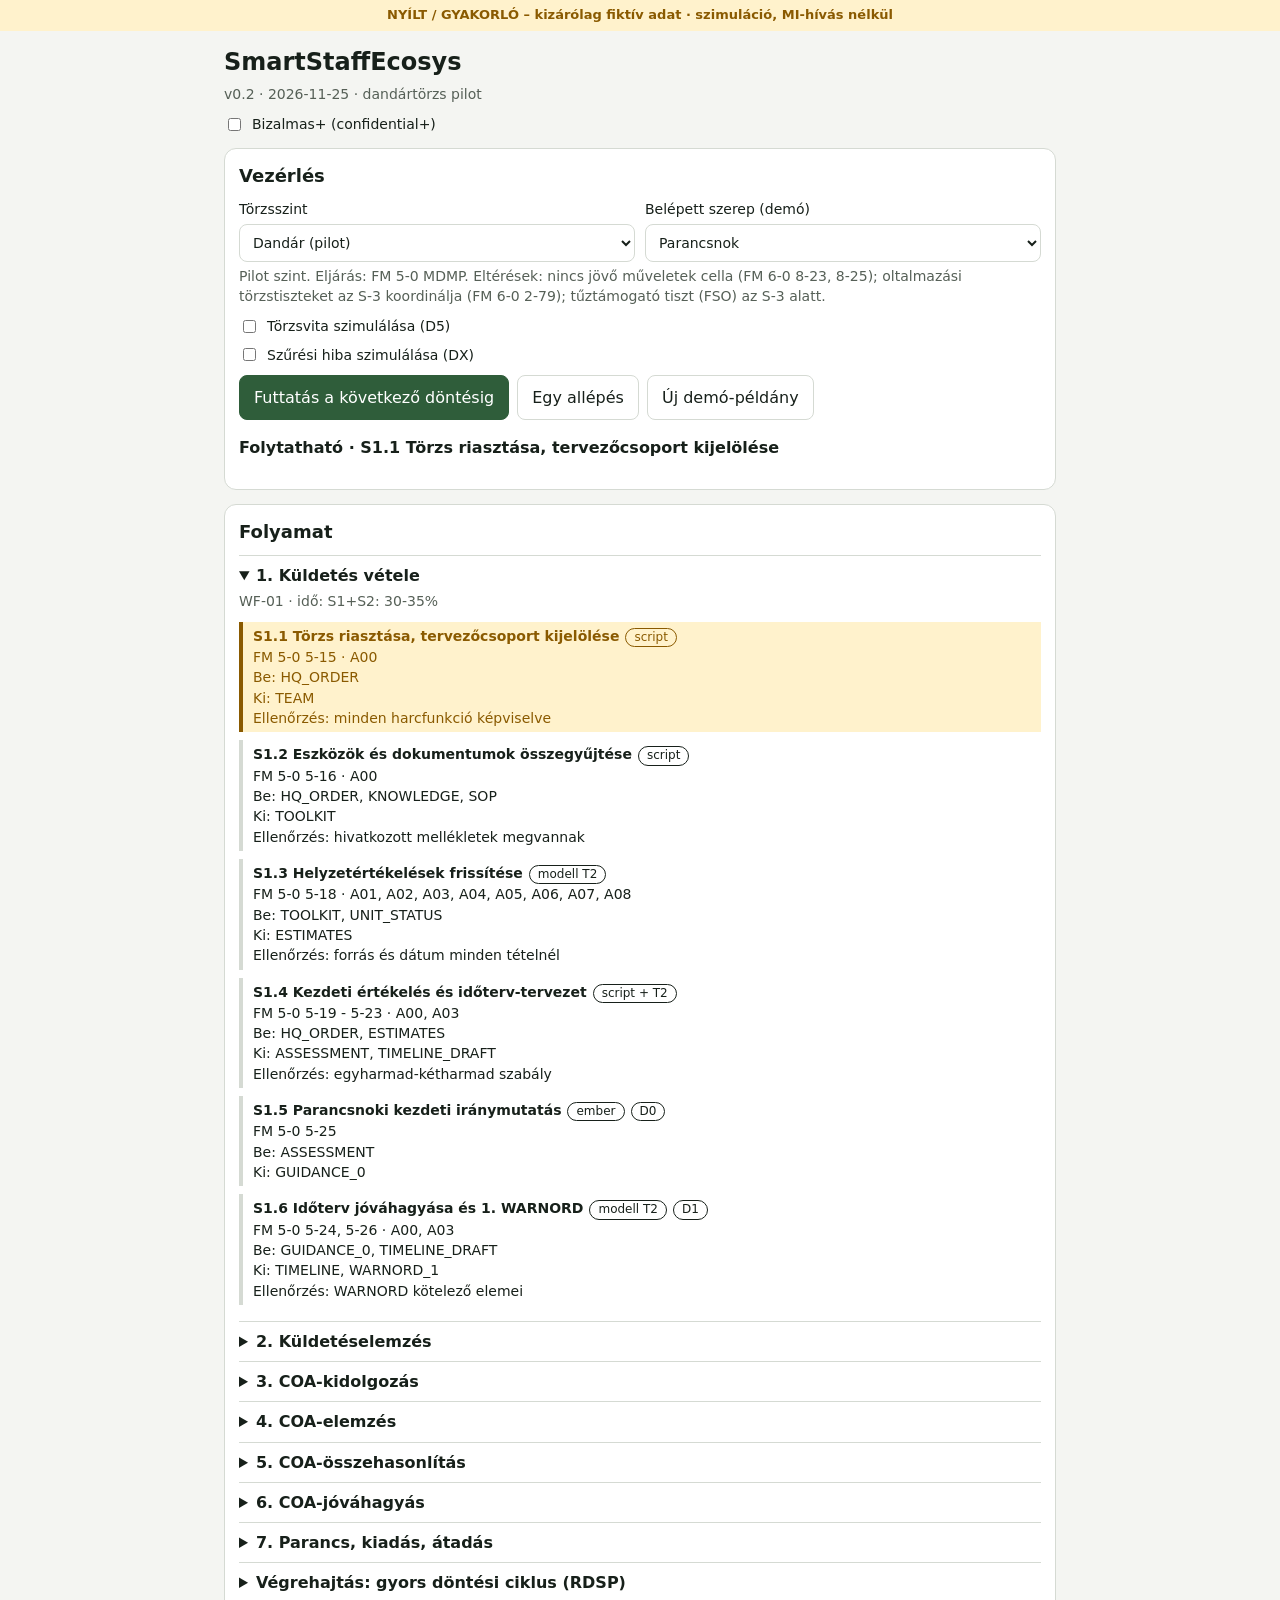
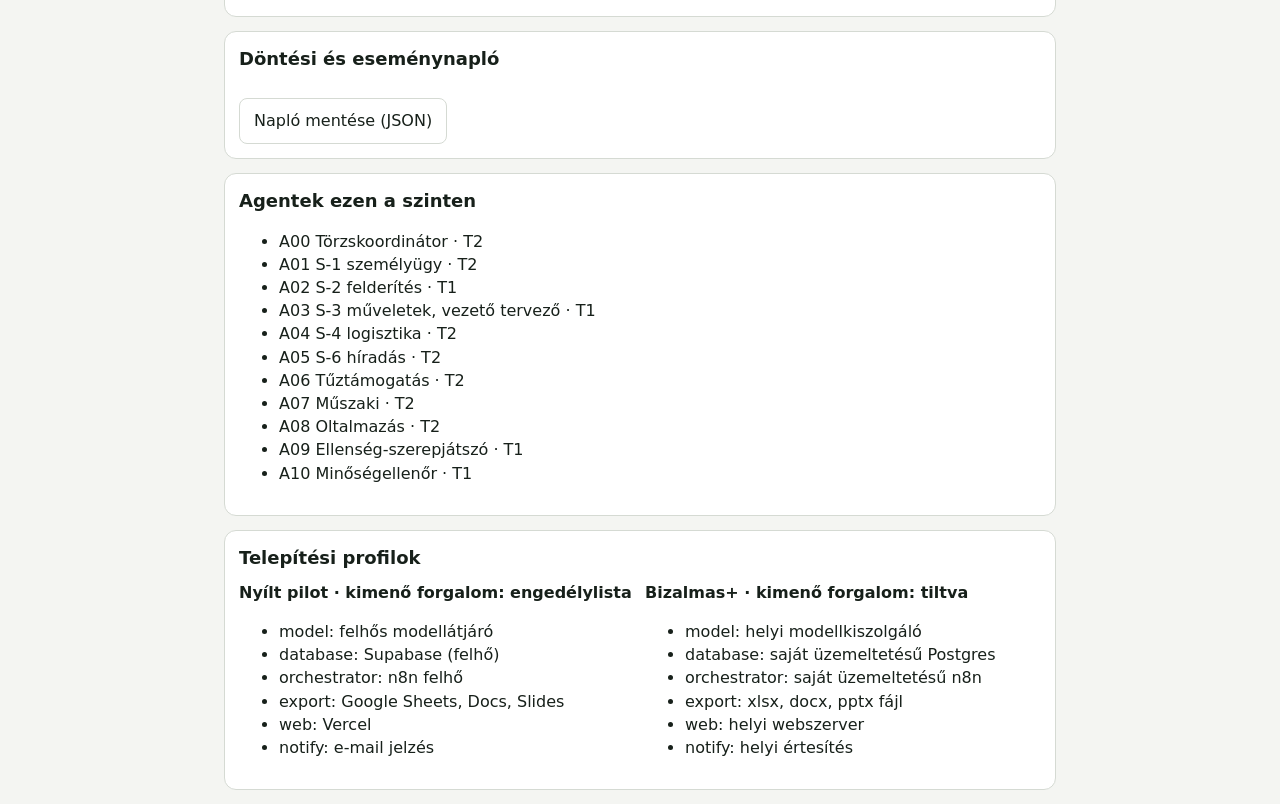
==== public/index.html @ aa270e32 "SmartStaffEcosys v0.2 (2026-11-25): process definition, schema and decision demo - full MDMP cycle p" ====
<!doctype html>
<html lang="hu">
<head>
  <meta charset="utf-8">
  <meta name="viewport" content="width=device-width, initial-scale=1">
  <meta name="robots" content="noindex, nofollow">
  <title>SmartStaffEcosys v0.2 – demó</title>
  <link rel="stylesheet" href="styles.css">
</head>
<body>
  <div id="banner" class="banner">NYÍLT / GYAKORLÓ – kizárólag fiktív adat · szimuláció, MI-hívás nélkül</div>
  <header>
    <h1>SmartStaffEcosys</h1>
    <p class="sub">v0.2 · 2026-11-25 · dandártörzs pilot</p>
    <label class="switch"><input type="checkbox" id="conf"> <span>Bizalmas+ (confidential+)</span></label>
  </header>
  <main>
    <section id="lockpanel" class="card lock" hidden>
      <h2>Bizalmas+ aktív: a példány zárolva</h2>
      <p>Minden külső adapter tiltva. Ezen a felhős példányon nincs helyi adapter, ezért a feldolgozás leállt. A kapcsoló nem kapcsolható vissza.</p>
      <p>A kapcsoló nem teszi alkalmassá a felhőt minősített adatra. Ahhoz külön, zárt és akkreditált rendszer kell.</p>
    </section>

    <section class="card">
      <h2>Vezérlés</h2>
      <div class="grid">
        <label>Törzsszint <select id="echelon"></select></label>
        <label>Belépett szerep (demó) <select id="role"></select></label>
      </div>
      <p id="echinfo" class="muted"></p>
      <label class="check"><input type="checkbox" id="f-disagree"> Törzsvita szimulálása (D5)</label>
      <label class="check"><input type="checkbox" id="f-screen"> Szűrési hiba szimulálása (DX)</label>
      <div class="actions">
        <button id="run" class="primary">Futtatás a következő döntésig</button>
        <button id="step">Egy allépés</button>
        <button id="reset">Új demó-példány</button>
      </div>
      <p id="status" class="status" role="status"></p>
      <button id="open" class="attention" hidden>Döntés vár – ablak megnyitása</button>
      <button id="resume" hidden>Elöljárói válasz megérkezett</button>
    </section>

    <section class="card">
      <h2>Folyamat</h2>
      <div id="steps"></div>
    </section>

    <section class="card">
      <h2>Döntési és eseménynapló</h2>
      <ol id="log" class="log"></ol>
      <button id="export">Napló mentése (JSON)</button>
    </section>

    <section class="card">
      <h2>Agentek ezen a szinten</h2>
      <ul id="agents"></ul>
    </section>

    <section class="card">
      <h2>Telepítési profilok</h2>
      <div id="profiles" class="grid"></div>
    </section>
  </main>

  <dialog id="dlg" aria-labelledby="dlg-title">
    <form method="dialog" id="dlg-form">
      <p id="dlg-meta" class="muted"></p>
      <h2 id="dlg-title" tabindex="-1" autofocus></h2>
      <p id="dlg-clock" class="clock"></p>
      <fieldset id="dlg-options"><legend>Alternatívák</legend></fieldset>
      <button type="button" id="dlg-reveal" disabled>Törzsajánlás megtekintése</button>
      <p id="dlg-rec" class="rec" hidden></p>
      <label>Indoklás (eltérésnél kötelező) <textarea id="dlg-reason" rows="3"></textarea></label>
      <p id="dlg-error" class="error" role="alert"></p>
      <button type="button" id="dlg-switch" hidden>Váltás a jogosult szerepre (demó)</button>
      <div class="actions">
        <button type="button" id="dlg-ok" class="primary" disabled>Döntés rögzítése</button>
        <button type="button" id="dlg-later">Később</button>
      </div>
    </form>
  </dialog>
  <script type="module" src="app.js"></script>
</body>
</html>
---- public/styles.css ----
:root { color-scheme: light dark; --bg: #f4f5f2; --card: #fff; --ink: #17201a; --muted: #566057; --line: #d5dad3;
  --accent: #2f5d3a; --accent-ink: #fff; --warn: #8a5a00; --warn-bg: #fff2cc; --bad: #9b1c1c; --bad-bg: #fde4e4; }
@media (prefers-color-scheme: dark) { :root { --bg: #111512; --card: #1a201b; --ink: #e8ede8; --muted: #a4afa6; --line: #333d35;
  --accent: #8fcf9d; --accent-ink: #0d160f; --warn: #ffd777; --warn-bg: #3a2f0d; --bad: #ffb3b3; --bad-bg: #401616; } }
* { box-sizing: border-box; }
body { margin: 0; background: var(--bg); color: var(--ink); font: 16px/1.45 system-ui, sans-serif; }
.banner { position: sticky; top: 0; z-index: 2; background: var(--warn-bg); color: var(--warn); text-align: center; font-size: 13px; font-weight: 600; padding: 6px 10px; }
body.locked .banner { background: var(--bad-bg); color: var(--bad); }
header, main { max-width: 860px; margin: 0 auto; padding: 0 14px; }
header { padding-top: 14px; }
h1 { margin: 0; font-size: 24px; } h2 { margin: 0 0 10px; font-size: 18px; }
.sub, .muted { color: var(--muted); font-size: 14px; margin: 4px 0 10px; }
.card { background: var(--card); border: 1px solid var(--line); border-radius: 12px; padding: 14px; margin: 14px 0; }
.lock { border-color: var(--bad); background: var(--bad-bg); }
.grid { display: grid; gap: 10px; grid-template-columns: repeat(auto-fit, minmax(240px, 1fr)); }
label { display: block; font-size: 14px; }
.check, .switch { display: flex; gap: 8px; align-items: center; margin: 8px 0; }
select, textarea { display: block; width: 100%; margin-top: 4px; padding: 9px; font: inherit; color: var(--ink); background: var(--card); border: 1px solid var(--line); border-radius: 8px; }
button { font: inherit; padding: 10px 14px; border-radius: 8px; border: 1px solid var(--line); background: var(--card); color: var(--ink); cursor: pointer; }
button.primary { background: var(--accent); border-color: var(--accent); color: var(--accent-ink); }
button.attention { width: 100%; background: var(--warn-bg); color: var(--warn); border-color: var(--warn); font-weight: 600; }
button:disabled { opacity: .45; cursor: default; }
.actions { display: flex; flex-wrap: wrap; gap: 8px; margin-top: 10px; }
.status { font-weight: 600; }
details { border-top: 1px solid var(--line); padding: 8px 0; }
summary { cursor: pointer; font-weight: 600; }
.sub-row { border-left: 4px solid var(--line); margin: 8px 0; padding: 4px 10px; font-size: 14px; }
.sub-row.done { border-color: var(--accent); }
.sub-row.current { border-color: var(--warn); background: var(--warn-bg); color: var(--warn); }
.tag { display: inline-block; border: 1px solid currentColor; border-radius: 99px; font-size: 12px; padding: 0 8px; margin-left: 6px; }
.log { font-size: 13px; padding-left: 22px; max-height: 320px; overflow: auto; }
dialog { width: min(640px, calc(100vw - 20px)); max-height: calc(100dvh - 20px); overflow: auto; border: 2px solid var(--warn); border-radius: 14px; padding: 16px; background: var(--card); color: var(--ink); }
dialog::backdrop { background: rgba(0, 0, 0, .6); }
fieldset { border: 0; padding: 0; margin: 0 0 10px; }
.option { display: flex; gap: 10px; border: 1px solid var(--line); border-radius: 10px; padding: 10px; margin: 8px 0; }
.option:has(input:checked) { border-color: var(--accent); box-shadow: 0 0 0 1px var(--accent); }
.option small { display: block; color: var(--muted); }
.rec { border-left: 4px solid var(--accent); padding-left: 10px; }
.clock { font-size: 14px; color: var(--muted); }
.error { color: var(--bad); font-weight: 600; margin: 6px 0; }
[hidden] { display: none !important; }
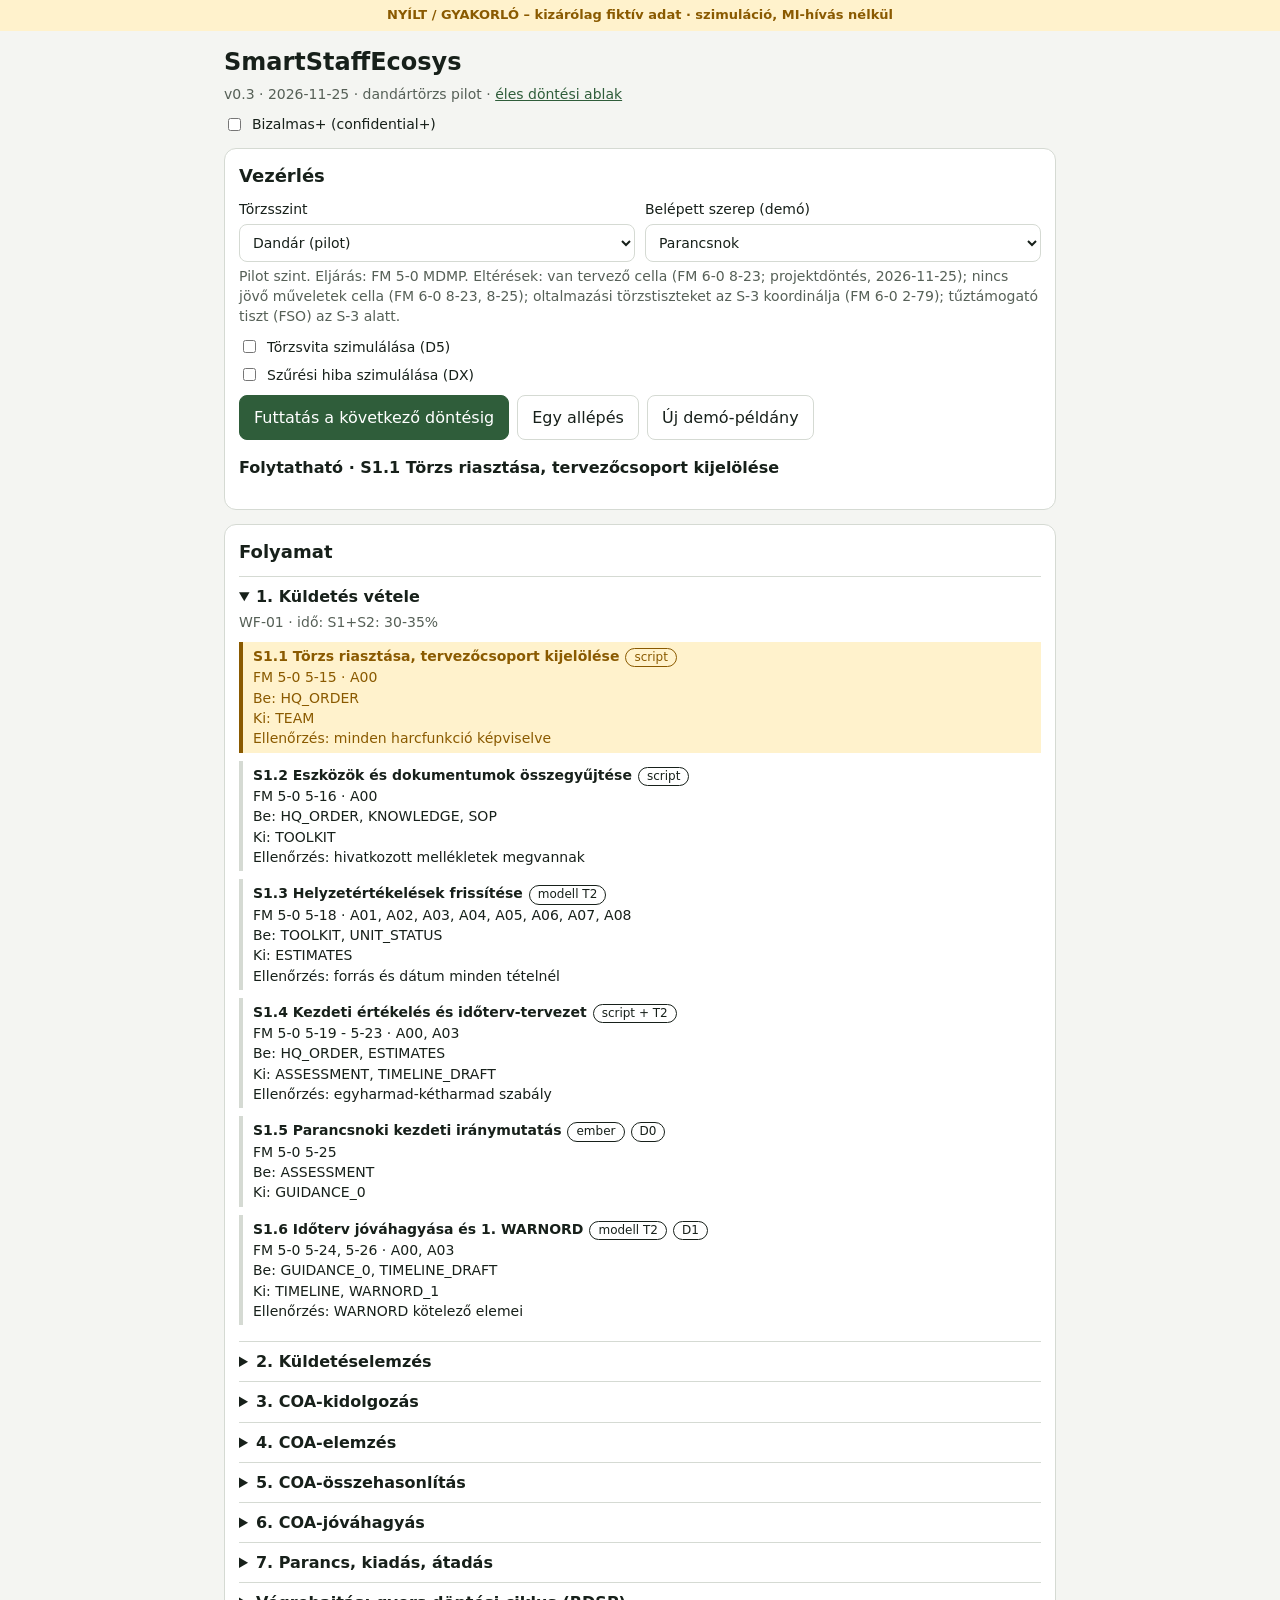
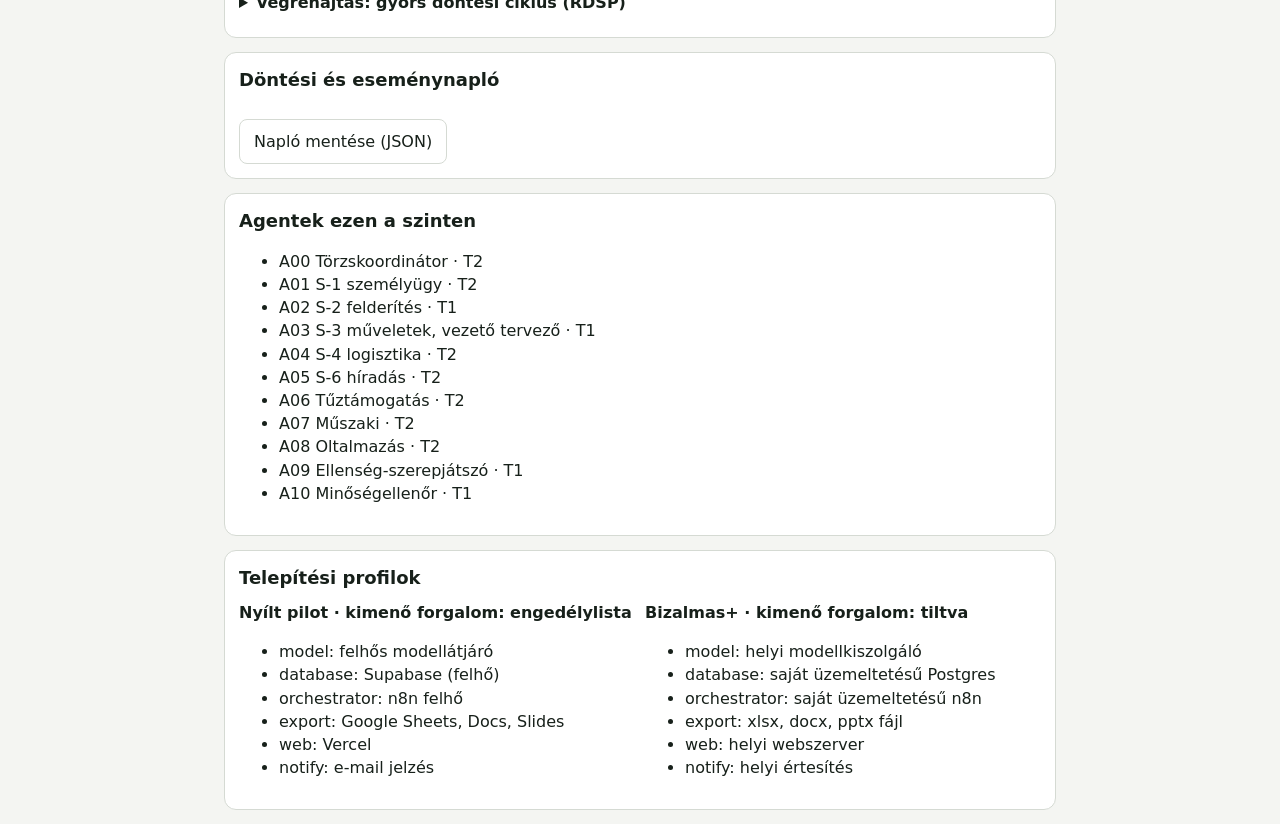
==== commit f986acd6: "v0.3: database API with login and human gates, workflow runner, live decision window - D9 authority " ====
--- a/public/index.html
+++ b/public/index.html
@@ -4,14 +4,14 @@
   <meta charset="utf-8">
   <meta name="viewport" content="width=device-width, initial-scale=1">
   <meta name="robots" content="noindex, nofollow">
-  <title>SmartStaffEcosys v0.2 – demó</title>
+  <title>SmartStaffEcosys v0.3 – demó</title>
   <link rel="stylesheet" href="styles.css">
 </head>
 <body>
   <div id="banner" class="banner">NYÍLT / GYAKORLÓ – kizárólag fiktív adat · szimuláció, MI-hívás nélkül</div>
   <header>
     <h1>SmartStaffEcosys</h1>
-    <p class="sub">v0.2 · 2026-11-25 · dandártörzs pilot</p>
+    <p class="sub">v0.3 · 2026-11-25 · dandártörzs pilot · <a href="live.html">éles döntési ablak</a></p>
     <label class="switch"><input type="checkbox" id="conf"> <span>Bizalmas+ (confidential+)</span></label>
   </header>
   <main>
--- a/public/styles.css
+++ b/public/styles.css
@@ -39,3 +39,9 @@
 .clock { font-size: 14px; color: var(--muted); }
 .error { color: var(--bad); font-weight: 600; margin: 6px 0; }
 [hidden] { display: none !important; }
+input[type=email], input[type=password] { display: block; width: 100%; margin: 4px 0 10px; padding: 9px; font: inherit; color: var(--ink); background: var(--card); border: 1px solid var(--line); border-radius: 8px; }
+a { color: var(--accent); }
+.request { border: 1px solid var(--line); border-left: 4px solid var(--warn); border-radius: 10px; padding: 10px; margin: 8px 0; }
+.request.late { border-left-color: var(--bad); }
+.warnings { background: var(--warn-bg); color: var(--warn); border-radius: 8px; padding: 8px 8px 8px 26px; font-size: 14px; }
+pre { white-space: pre-wrap; overflow-wrap: anywhere; font-size: 12px; max-height: 260px; overflow: auto; }
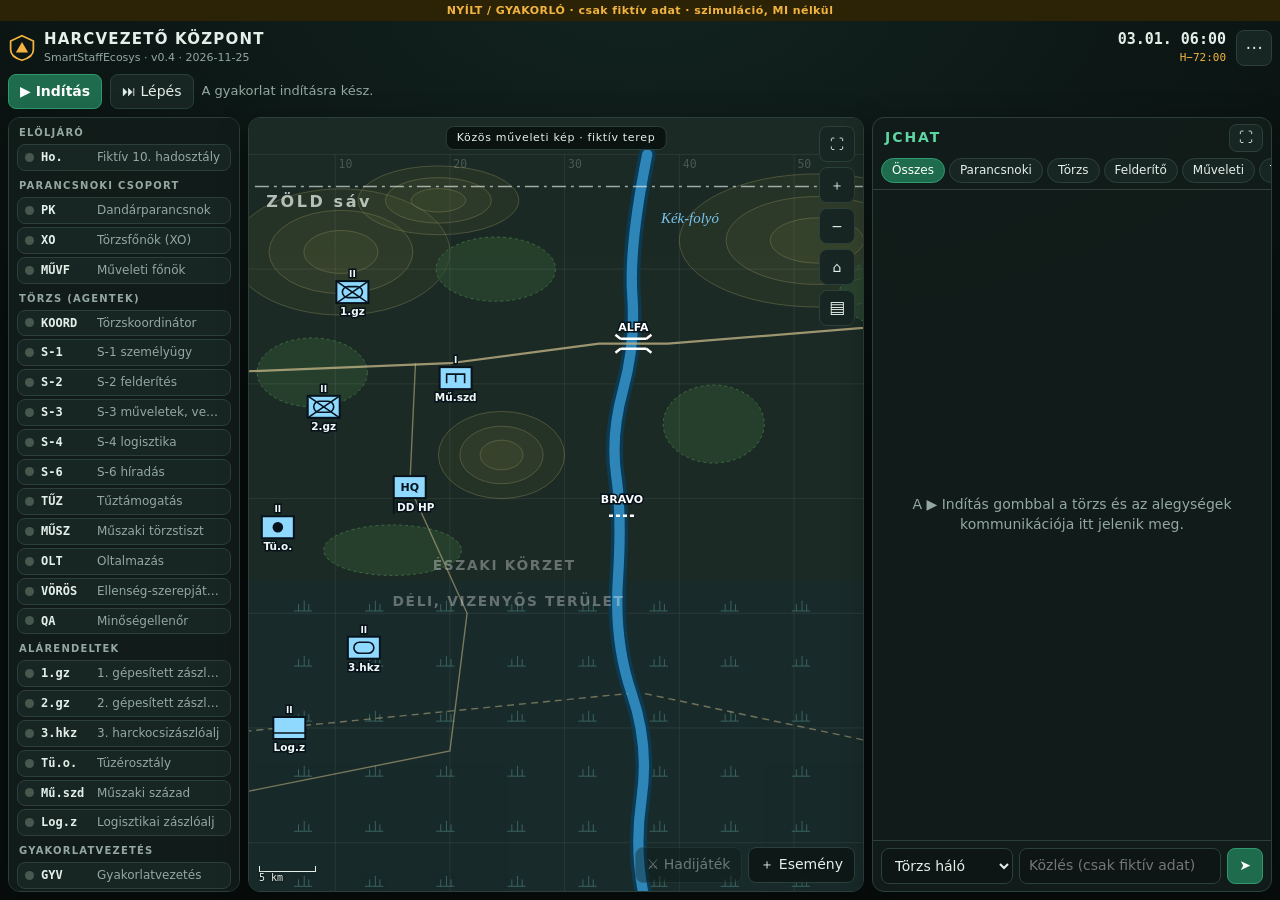
==== commit 0001076e: "v0.4: command post as the main UI (map, JCHAT, forces, war-game walk-through) The process view moves" ====
--- a/public/index.html
+++ b/public/index.html
@@ -2,71 +2,117 @@
 <html lang="hu">
 <head>
   <meta charset="utf-8">
-  <meta name="viewport" content="width=device-width, initial-scale=1">
+  <meta name="viewport" content="width=device-width, initial-scale=1, viewport-fit=cover">
   <meta name="robots" content="noindex, nofollow">
-  <title>SmartStaffEcosys v0.3 – demó</title>
-  <link rel="stylesheet" href="styles.css">
+  <meta name="theme-color" content="#0b1210">
+  <title>SmartStaffEcosys v0.4 – harcvezető központ</title>
+  <link rel="stylesheet" href="cp.css">
 </head>
 <body>
-  <div id="banner" class="banner">NYÍLT / GYAKORLÓ – kizárólag fiktív adat · szimuláció, MI-hívás nélkül</div>
-  <header>
-    <h1>SmartStaffEcosys</h1>
-    <p class="sub">v0.3 · 2026-11-25 · dandártörzs pilot · <a href="live.html">éles döntési ablak</a></p>
-    <label class="switch"><input type="checkbox" id="conf"> <span>Bizalmas+ (confidential+)</span></label>
-  </header>
-  <main>
-    <section id="lockpanel" class="card lock" hidden>
-      <h2>Bizalmas+ aktív: a példány zárolva</h2>
-      <p>Minden külső adapter tiltva. Ezen a felhős példányon nincs helyi adapter, ezért a feldolgozás leállt. A kapcsoló nem kapcsolható vissza.</p>
-      <p>A kapcsoló nem teszi alkalmassá a felhőt minősített adatra. Ahhoz külön, zárt és akkreditált rendszer kell.</p>
+  <div id="banner" class="banner">NYÍLT / GYAKORLÓ · csak fiktív adat · szimuláció, MI nélkül</div>
+  <div class="cp">
+    <header class="top">
+      <div class="brand">
+        <svg viewBox="0 0 32 32" aria-hidden="true"><path d="M16 2 29 8v10c0 6-6 10-13 12C9 28 3 24 3 18V8z" fill="none" stroke="currentColor" stroke-width="2"/><path d="M16 9 23 21H9z" fill="currentColor"/></svg>
+        <div><h1>Harcvezető központ</h1><p>SmartStaffEcosys · v0.4 · 2026-11-25</p></div>
+      </div>
+      <div class="clockbox"><strong id="clock">–</strong><span id="hhour"></span></div>
+      <details class="menu" id="menu">
+        <summary aria-label="Menü">⋯</summary>
+        <div class="menu-body">
+          <label>Belépett szerep (demó) <select id="role"></select></label>
+          <label>Lejátszás sebessége <select id="speed"><option value="3500">lassú</option><option value="2000" selected>normál</option><option value="700">gyors</option></select></label>
+          <a href="process.html">Folyamatnézet (törzsmunka lépései)</a>
+          <a href="live.html">Éles döntési ablak (belépéssel)</a>
+          <button type="button" id="export-chat">JCHAT mentése (CSV)</button>
+          <button type="button" id="export-log">Döntési napló mentése (JSON)</button>
+          <label class="check"><input type="checkbox" id="conf"> Bizalmas+ (egyirányú leállítás)</label>
+          <button type="button" id="reset" class="danger">Új gyakorlat</button>
+        </div>
+      </details>
+    </header>
+
+    <div class="control">
+      <button type="button" id="play" class="primary">▶ Indítás</button>
+      <button type="button" id="step" title="Egy allépés">⏭ Lépés</button>
+      <p id="status" class="status" role="status"></p>
+      <button type="button" id="open" class="attention" hidden>Döntés vár</button>
+      <button type="button" id="resume" class="attention" hidden>Elöljárói válasz megérkezett</button>
+    </div>
+
+    <nav id="forces" class="forces panel" aria-label="Szervezeti elemek"></nav>
+
+    <section id="mappanel" class="mappanel panel" aria-label="Közös műveleti kép">
+      <div id="map" class="map"></div>
+      <div class="map-title">Közös műveleti kép · fiktív terep</div>
+      <div id="coabar" class="coabar" hidden></div>
+      <div class="map-tools">
+        <button type="button" id="fs-map" aria-label="Térkép teljes képernyőn">⛶</button>
+        <button type="button" id="zin" aria-label="Nagyítás">＋</button>
+        <button type="button" id="zout" aria-label="Kicsinyítés">−</button>
+        <button type="button" id="zhome" aria-label="Alaphelyzet">⌂</button>
+        <details class="layers">
+          <summary aria-label="Rétegek">▤</summary>
+          <div class="menu-body">
+            <label class="check"><input type="checkbox" data-layer="units" checked> Saját erők</label>
+            <label class="check"><input type="checkbox" data-layer="enemy" checked> Ellenség</label>
+            <label class="check"><input type="checkbox" data-layer="plan" checked> Tervjelek</label>
+            <label class="check"><input type="checkbox" data-layer="incidents" checked> Események</label>
+          </div>
+        </details>
+      </div>
+      <div class="map-actions">
+        <button type="button" id="wg-open" disabled>⚔ Hadijáték</button>
+        <button type="button" id="inject">＋ Esemény</button>
+      </div>
+      <div class="scalebar"><i id="scale-line"></i><span>5 km</span></div>
+      <aside id="card" class="mapcard" hidden></aside>
+      <div id="wargame" class="wargame" hidden>
+        <div class="wg-head"><strong id="wg-name"></strong><button type="button" id="wg-close" aria-label="Hadijáték bezárása">✕</button></div>
+        <div id="wg-coas" class="seg"></div>
+        <div class="wg-turn">
+          <button type="button" id="wg-prev" aria-label="Előző forduló">◀</button>
+          <input type="range" id="wg-range" min="0" max="4" step="1" value="0" aria-label="Forduló">
+          <button type="button" id="wg-next" aria-label="Következő forduló">▶</button>
+          <button type="button" id="wg-auto">Lejátszás</button>
+        </div>
+        <p id="wg-own"></p>
+        <p id="wg-red"></p>
+        <p class="note">Vázlatos mozgásjáték előre megírt helyzetekkel; nem harcérték-számítás.</p>
+      </div>
+      <div id="lockpanel" class="lockpanel" hidden>
+        <h2>Bizalmas+ aktív: a példány zárolva</h2>
+        <p>Minden külső adapter tiltva. Ezen a felhős példányon nincs helyi adapter, ezért a feldolgozás leállt. A kapcsoló nem kapcsolható vissza.</p>
+        <p>A kapcsoló nem teszi alkalmassá a felhőt minősített adatra. Ahhoz külön, zárt és akkreditált rendszer kell.</p>
+      </div>
     </section>
 
-    <section class="card">
-      <h2>Vezérlés</h2>
-      <div class="grid">
-        <label>Törzsszint <select id="echelon"></select></label>
-        <label>Belépett szerep (demó) <select id="role"></select></label>
+    <section id="chat" class="chat panel" aria-label="JCHAT">
+      <div class="chat-head">
+        <h2>JCHAT</h2>
+        <button type="button" id="filter" class="chip-x" hidden></button>
+        <button type="button" id="fs-chat" aria-label="JCHAT teljes képernyőn">⛶</button>
       </div>
-      <p id="echinfo" class="muted"></p>
-      <label class="check"><input type="checkbox" id="f-disagree"> Törzsvita szimulálása (D5)</label>
-      <label class="check"><input type="checkbox" id="f-screen"> Szűrési hiba szimulálása (DX)</label>
-      <div class="actions">
-        <button id="run" class="primary">Futtatás a következő döntésig</button>
-        <button id="step">Egy allépés</button>
-        <button id="reset">Új demó-példány</button>
-      </div>
-      <p id="status" class="status" role="status"></p>
-      <button id="open" class="attention" hidden>Döntés vár – ablak megnyitása</button>
-      <button id="resume" hidden>Elöljárói válasz megérkezett</button>
+      <div id="channels" class="channels" role="tablist" aria-label="Hálók"></div>
+      <div id="feed" class="feed" aria-live="polite"></div>
+      <button type="button" id="newer" class="newer" hidden>▼ Új közlések</button>
+      <form id="composer" class="composer">
+        <div id="quote" class="quote" hidden><span></span><button type="button" aria-label="Idézet törlése">✕</button></div>
+        <div class="row">
+          <select id="to" aria-label="Címzett"></select>
+          <input id="text" type="text" maxlength="400" autocomplete="off" placeholder="Közlés (csak fiktív adat)" aria-label="Közlés szövege">
+          <button type="submit" class="primary" aria-label="Küldés">➤</button>
+        </div>
+      </form>
     </section>
-
-    <section class="card">
-      <h2>Folyamat</h2>
-      <div id="steps"></div>
-    </section>
-
-    <section class="card">
-      <h2>Döntési és eseménynapló</h2>
-      <ol id="log" class="log"></ol>
-      <button id="export">Napló mentése (JSON)</button>
-    </section>
-
-    <section class="card">
-      <h2>Agentek ezen a szinten</h2>
-      <ul id="agents"></ul>
-    </section>
-
-    <section class="card">
-      <h2>Telepítési profilok</h2>
-      <div id="profiles" class="grid"></div>
-    </section>
-  </main>
+  </div>
+  <div id="toast" class="toast" role="status" hidden></div>
 
   <dialog id="dlg" aria-labelledby="dlg-title">
     <form method="dialog" id="dlg-form">
       <p id="dlg-meta" class="muted"></p>
       <h2 id="dlg-title" tabindex="-1" autofocus></h2>
-      <p id="dlg-clock" class="clock"></p>
+      <p id="dlg-clock" class="muted"></p>
       <fieldset id="dlg-options"><legend>Alternatívák</legend></fieldset>
       <button type="button" id="dlg-reveal" disabled>Törzsajánlás megtekintése</button>
       <p id="dlg-rec" class="rec" hidden></p>
@@ -75,10 +121,10 @@
       <button type="button" id="dlg-switch" hidden>Váltás a jogosult szerepre (demó)</button>
       <div class="actions">
         <button type="button" id="dlg-ok" class="primary" disabled>Döntés rögzítése</button>
-        <button type="button" id="dlg-later">Később</button>
+        <button type="button" id="dlg-later">Később (térkép, JCHAT)</button>
       </div>
     </form>
   </dialog>
-  <script type="module" src="app.js"></script>
+  <script type="module" src="cp.js"></script>
 </body>
 </html>
--- a/public/cp.css
+++ b/public/cp.css
@@ -0,0 +1,289 @@
+/* Command post: dark operations-room look. No external fonts or images. */
+:root {
+  color-scheme: dark;
+  --bg: #080e0d; --panel: rgba(18, 29, 27, .92); --panel2: #182623; --line: #2b403b; --ink: #e4efe9; --muted: #93a8a0;
+  --amber: #f2b441; --amber-bg: #3a2a08; --green: #5fd6a2; --blue: #6fc9ff; --red: #ff7b72; --violet: #c7a6ff;
+  --mono: ui-monospace, "SF Mono", Menlo, Consolas, monospace;
+}
+* { box-sizing: border-box; }
+[hidden] { display: none !important; }
+html, body { height: 100%; margin: 0; }
+body {
+  display: flex; flex-direction: column; height: 100dvh; overflow: hidden; color: var(--ink); font: 14px/1.4 system-ui, sans-serif;
+  background: radial-gradient(120% 80% at 50% 0%, #12231f 0%, var(--bg) 62%);
+}
+button, select, input, textarea { font: inherit; color: inherit; }
+button { background: var(--panel2); border: 1px solid var(--line); border-radius: 8px; padding: 7px 11px; cursor: pointer; }
+button:hover:not(:disabled) { border-color: var(--green); }
+button:disabled { opacity: .4; cursor: default; }
+button:focus-visible, select:focus-visible, input:focus-visible, summary:focus-visible, textarea:focus-visible { outline: 2px solid var(--amber); outline-offset: 1px; }
+button.primary { background: #1f6b4d; border-color: #2f9a70; color: #fff; font-weight: 600; }
+button.attention { background: var(--amber-bg); border-color: var(--amber); color: var(--amber); font-weight: 700; animation: glow 1.8s ease-in-out infinite; }
+button.danger { border-color: #7d3430; color: var(--red); }
+select, input[type=text], textarea { background: #0d1615; border: 1px solid var(--line); border-radius: 8px; padding: 7px 9px; }
+a { color: var(--green); }
+@keyframes glow { 50% { box-shadow: 0 0 14px rgba(242, 180, 65, .65); } }
+
+.banner { background: #2c2306; color: var(--amber); text-align: center; font-size: 11px; font-weight: 700; letter-spacing: .04em; padding: 3px 8px; }
+body.locked .banner { background: #3d1413; color: var(--red); }
+
+.cp {
+  position: relative; flex: 1; min-height: 0; display: grid; gap: 8px; padding: 8px;
+  grid-template-columns: 232px minmax(0, 1fr) minmax(320px, 400px);
+  grid-template-rows: auto auto minmax(0, 1fr);
+  grid-template-areas: "top top top" "control control control" "forces map chat";
+}
+.panel { background: var(--panel); border: 1px solid var(--line); border-radius: 12px; box-shadow: 0 8px 30px rgba(0, 0, 0, .35); min-height: 0; min-width: 0; }
+
+.top { grid-area: top; display: flex; align-items: center; gap: 10px; min-width: 0; }
+.brand { display: flex; align-items: center; gap: 8px; min-width: 0; flex: 1; color: var(--amber); }
+.brand svg { width: 28px; height: 28px; flex: none; }
+.brand h1 { margin: 0; font-size: 15px; color: var(--ink); letter-spacing: .08em; text-transform: uppercase; white-space: nowrap; overflow: hidden; text-overflow: ellipsis; }
+.brand p { margin: 0; font-size: 11px; color: var(--muted); white-space: nowrap; overflow: hidden; text-overflow: ellipsis; }
+.brand div { min-width: 0; }
+.clockbox { text-align: right; font-family: var(--mono); line-height: 1.15; white-space: nowrap; }
+.clockbox strong { display: block; font-size: 15px; }
+.clockbox span { font-size: 11px; color: var(--amber); }
+.menu, .layers { position: relative; }
+.menu summary, .layers summary { list-style: none; cursor: pointer; background: var(--panel2); border: 1px solid var(--line); border-radius: 8px; width: 36px; height: 36px; display: grid; place-items: center; font-size: 17px; }
+summary::-webkit-details-marker { display: none; }
+.menu-body { position: absolute; right: 0; top: 42px; z-index: 60; width: min(290px, 86vw); max-height: 70dvh; overflow: auto; background: #101b19; border: 1px solid var(--line); border-radius: 12px; padding: 10px; display: flex; flex-direction: column; gap: 8px; box-shadow: 0 14px 40px rgba(0, 0, 0, .6); }
+.menu-body label { display: flex; flex-direction: column; gap: 3px; font-size: 12px; color: var(--muted); }
+.menu-body label select { color: var(--ink); font-size: 14px; }
+.menu-body .check { flex-direction: row; align-items: center; gap: 8px; color: var(--ink); font-size: 14px; }
+.menu-body a { padding: 6px 2px; }
+
+.control { grid-area: control; display: flex; align-items: center; gap: 8px; min-width: 0; }
+.control button { white-space: nowrap; flex: none; }
+.control button.attention { flex: 0 1 auto; min-width: 0; overflow: hidden; text-overflow: ellipsis; }
+.status { flex: 1; min-width: 0; margin: 0; color: var(--muted); font-size: 13px; overflow: hidden; display: -webkit-box; -webkit-line-clamp: 2; -webkit-box-orient: vertical; }
+
+/* forces */
+.forces { grid-area: forces; overflow: auto; padding: 8px; }
+.force-group h3 { margin: 8px 2px 4px; font-size: 10px; letter-spacing: .12em; text-transform: uppercase; color: var(--muted); }
+.force-group:first-child h3 { margin-top: 0; }
+.force { display: grid; grid-template-columns: 10px 50px 1fr; align-items: center; gap: 6px; width: 100%; text-align: left; padding: 4px 7px; margin-bottom: 3px; }
+.force i { width: 9px; height: 9px; border-radius: 50%; background: #47584f; }
+.force b { font-size: 12px; font-family: var(--mono); white-space: nowrap; }
+.force span { font-size: 12px; color: var(--muted); white-space: nowrap; overflow: hidden; text-overflow: ellipsis; }
+.force.on { border-color: var(--amber); background: #28301c; }
+.force.st-seen i { background: var(--green); }
+.force.st-working i { background: var(--blue); box-shadow: 0 0 8px var(--blue); animation: blink 1s ease-in-out infinite; }
+.force.st-decide i, .force.st-late i { background: var(--amber); box-shadow: 0 0 9px var(--amber); animation: blink .9s ease-in-out infinite; }
+.force.st-late i { background: var(--red); box-shadow: 0 0 9px var(--red); }
+.force.st-decide { border-color: var(--amber); }
+@keyframes blink { 50% { opacity: .35; } }
+
+/* map */
+.mappanel { grid-area: map; position: relative; overflow: hidden; isolation: isolate; }
+.map { position: absolute; inset: 0; touch-action: none; }
+.map.picking { cursor: crosshair; box-shadow: inset 0 0 0 3px var(--amber); }
+.mapsvg { display: block; width: 100%; height: 100%; cursor: grab; user-select: none; -webkit-user-select: none; }
+.picking .mapsvg { cursor: crosshair; }
+.map-title { position: absolute; left: 50%; top: 8px; transform: translateX(-50%); background: rgba(8, 14, 13, .82); border: 1px solid var(--line); border-radius: 8px; padding: 3px 10px; font-size: 11px; letter-spacing: .06em; white-space: nowrap; pointer-events: none; }
+.map-tools { position: absolute; right: 8px; top: 8px; display: flex; flex-direction: column; gap: 5px; z-index: 5; }
+.map-tools button, .chat-head button.fsb { width: 36px; height: 36px; padding: 0; }
+.map-tools .menu-body { top: 0; right: 42px; width: 190px; }
+.map-actions { position: absolute; right: 8px; bottom: 8px; display: flex; gap: 6px; z-index: 4; }
+.map-actions button { background: rgba(14, 24, 22, .92); }
+.scalebar { position: absolute; left: 10px; bottom: 8px; display: flex; flex-direction: column; font: 10px var(--mono); color: var(--ink); pointer-events: none; text-shadow: 0 0 3px #000; }
+.scalebar i { display: block; height: 6px; border: 1px solid var(--ink); border-top: 0; width: 40px; }
+.coabar, .seg { display: flex; gap: 4px; }
+.coabar { position: absolute; left: 8px; top: 38px; flex-direction: column; z-index: 4; }
+.coabar button, .seg button { padding: 4px 9px; font-size: 12px; background: rgba(14, 24, 22, .92); }
+.coabar button[aria-pressed=true], .seg button[aria-pressed=true] { border-color: var(--amber); color: var(--amber); font-weight: 700; }
+.coabar .coa1 { border-left: 4px solid #6fc9ff; }
+.coabar .coa2 { border-left: 4px solid #5fd6a2; }
+.coabar .coa3 { border-left: 4px solid #c7a6ff; }
+.mapcard { position: absolute; left: 8px; bottom: 8px; width: min(330px, calc(100% - 16px)); max-height: calc(100% - 16px); overflow: auto; z-index: 8; background: rgba(12, 21, 19, .96); border: 1px solid var(--line); border-radius: 12px; padding: 10px 12px; box-shadow: 0 10px 30px rgba(0, 0, 0, .55); }
+.mapcard h3 { margin: 0 34px 6px 0; font-size: 14px; }
+.mapcard h4 { margin: 8px 0 4px; font-size: 11px; text-transform: uppercase; letter-spacing: .08em; color: var(--muted); }
+.mapcard p { margin: 4px 0; font-size: 13px; }
+.mapcard .close { float: right; width: 30px; height: 30px; padding: 0; }
+.mapcard dl { display: grid; grid-template-columns: 1fr auto; gap: 2px 10px; margin: 4px 0; font-size: 13px; }
+.mapcard dt { color: var(--muted); } .mapcard dd { margin: 0; font-family: var(--mono); }
+.mapcard .related p { border-left: 2px solid var(--line); padding-left: 7px; font-size: 12px; }
+.mapcard .actions { display: flex; flex-wrap: wrap; gap: 6px; margin-top: 8px; }
+.mapcard .preset { display: block; width: 100%; text-align: left; margin-top: 5px; border-left: 4px solid var(--amber); }
+.preset.sev-magas { border-left-color: #ff8f4d; } .preset.sev-kritikus { border-left-color: var(--red); }
+.note { color: var(--muted); font-size: 11px !important; }
+.sevtext.sev-magas { color: #ff8f4d; } .sevtext.sev-kritikus { color: var(--red); } .sevtext.sev-közepes { color: var(--amber); }
+.wargame { position: absolute; left: 8px; right: 8px; bottom: 8px; z-index: 9; background: rgba(12, 21, 19, .94); border: 1px solid var(--amber); border-radius: 12px; padding: 8px 10px; max-height: 62%; overflow: auto; }
+.wg-head { display: flex; justify-content: space-between; align-items: center; gap: 8px; }
+.wg-head button { padding: 2px 9px; }
+.wg-turn { display: flex; align-items: center; gap: 6px; margin: 6px 0; }
+.wg-turn input { flex: 1; min-width: 40px; accent-color: var(--amber); }
+.wg-turn button { padding: 4px 9px; }
+.wargame p { margin: 2px 0; font-size: 13px; }
+#wg-red { color: var(--red); }
+.gaming .map-actions, .gaming .scalebar { display: none; }
+.lockpanel { position: absolute; inset: 0; z-index: 20; display: flex; flex-direction: column; justify-content: center; padding: 20px; background: rgba(40, 10, 10, .93); border: 2px solid var(--red); border-radius: 12px; overflow: auto; }
+.lockpanel h2 { margin: 0 0 8px; color: var(--red); }
+
+/* terrain */
+.ground { fill: #1b2a24; } .lowland { fill: #182a29; }
+.grid path { stroke: #ffffff12; stroke-width: 1px; vector-effect: non-scaling-stroke; fill: none; }
+.grid text { fill: #ffffff35; font: 10px var(--mono); }
+.contour { fill: #6d704022; stroke: #8f8b5a66; stroke-width: 1px; vector-effect: non-scaling-stroke; }
+.forest { fill: #2c4a30aa; stroke: #3f6a44; stroke-width: 1px; stroke-dasharray: 3 3; vector-effect: non-scaling-stroke; }
+.marsh { stroke: #4f8a85; stroke-width: 1px; fill: none; vector-effect: non-scaling-stroke; opacity: .6; }
+.river-bank { stroke: #0c3a52; stroke-width: 15; fill: none; stroke-linecap: round; }
+.river { stroke: #2e86b8; stroke-width: 9; fill: none; stroke-linecap: round; }
+.water-name { fill: #7cc4ea; font: italic 13px Georgia, serif; }
+.road { stroke: #c9b98a; stroke-width: 2.2px; fill: none; vector-effect: non-scaling-stroke; opacity: .75; }
+.road.minor { stroke-width: 1.4px; opacity: .55; }
+.road.weak { stroke-dasharray: 7 5; stroke-width: 1.4px; opacity: .5; }
+.area-name { fill: #ffffff55; font: 600 12px system-ui, sans-serif; letter-spacing: .12em; text-transform: uppercase; }
+
+/* plan graphics (sizes in screen pixels via --u = map units per pixel) */
+.boundary { stroke: #e4efe9; stroke-width: 1.6px; stroke-dasharray: 14 5 3 5; vector-effect: non-scaling-stroke; fill: none; opacity: .65; }
+.boundary.inner { opacity: .45; }
+.lane-name { fill: #e4efe9; font: 700 14px system-ui, sans-serif; letter-spacing: .16em; opacity: .75; }
+.phase { stroke: var(--amber); stroke-width: 1.6px; vector-effect: non-scaling-stroke; fill: none; opacity: .8; }
+.phase-name { fill: var(--amber); font: 700 12px var(--mono); }
+.position { fill: none; stroke: var(--blue); stroke-width: 1.5px; stroke-dasharray: 5 4; vector-effect: non-scaling-stroke; }
+.nai { fill: #f2b44112; stroke: var(--amber); stroke-width: 1px; stroke-dasharray: 3 4; vector-effect: non-scaling-stroke; }
+.avenue { stroke: var(--red); stroke-width: 2.5px; stroke-dasharray: 10 6; fill: none; vector-effect: non-scaling-stroke; opacity: .75; }
+.avenue.weak { opacity: .4; stroke-dasharray: 3 6; }
+.head.red { fill: var(--red); }
+.coa-arrow { fill: none; stroke-width: 3px; stroke-dasharray: 9 6; vector-effect: non-scaling-stroke; opacity: .85; }
+.coa-arrow.solid { stroke-dasharray: none; stroke-width: 3.5px; }
+.coa-arrow.coa1 { stroke: #6fc9ff; } .coa-arrow.coa2 { stroke: #5fd6a2; } .coa-arrow.coa3 { stroke: #c7a6ff; } .coa-arrow.coaadj { stroke: var(--amber); }
+.head.coa1 { fill: #6fc9ff; } .head.coa2 { fill: #5fd6a2; } .head.coa3 { fill: #c7a6ff; } .head.coaadj { fill: var(--amber); }
+
+/* symbols */
+.marker { cursor: pointer; outline: none; }
+.marker .hit { fill: transparent; }
+.marker:focus-visible .hit { stroke: var(--amber); stroke-width: 2; }
+.layer-units .marker, .layer-enemy .marker, .layer-incidents .marker, .layer-ghosts .marker { transition: transform .9s ease; }
+.moving .marker, .wg-instant .marker { transition: none !important; }
+.sym path, .sym rect, .sym circle { fill: none; stroke: #07131c; stroke-width: 1.6; }
+.sym .frame { stroke-width: 2; }
+.friend .frame { fill: #8fd9ff; }
+.friend .dot { fill: #07131c; }
+.friend path:not(.frame) { stroke: #07131c; }
+.friend.ghost { opacity: .5; }
+.friend.ghost .frame { stroke: #fff; stroke-dasharray: 4 3; }
+.hostile .frame { fill: #ff9a93; }
+.hostile.unknown { opacity: .65; }
+.hostile.unknown .frame { stroke-dasharray: 4 3; }
+.sym text { fill: #f1f8f5; font: 700 10.5px system-ui, sans-serif; text-anchor: middle; paint-order: stroke; stroke: #07131c; stroke-width: 3px; }
+.sym text.in { fill: #07131c; stroke: none; font-size: 11px; }
+.sym text.size { font-size: 9px; }
+.crossing { stroke: #fff; stroke-width: 2.4; fill: none; }
+.crossing.ford { stroke-dasharray: 4 3; }
+.crossing.key { stroke: var(--amber); }
+.crossing-name, .avenue-name, .nai-name, .dp-name { fill: #fff; font: 700 11px system-ui, sans-serif; text-anchor: middle; paint-order: stroke; stroke: #07131c; stroke-width: 3px; }
+.avenue-name { fill: #ffb1ab; } .nai-name, .dp-name { fill: var(--amber); }
+.dp { fill: var(--amber); stroke: #07131c; stroke-width: 1.2; }
+.incident .frame { fill: var(--amber); stroke: #07131c; stroke-width: 2; }
+.incident .mark { stroke: #07131c; stroke-width: 2.6; fill: none; }
+.incident .pulse { fill: none; stroke: var(--amber); stroke-width: 2; animation: pulse 1.6s ease-out infinite; transform-origin: 0 0; }
+.incident.sev-magas .frame { fill: #ff8f4d; } .incident.sev-magas .pulse { stroke: #ff8f4d; }
+.incident.sev-kritikus .frame { fill: #ff5d52; } .incident.sev-kritikus .pulse { stroke: #ff5d52; }
+@keyframes pulse { from { transform: scale(.55); opacity: 1; } to { transform: scale(1.35); opacity: 0; } }
+.pinger circle { fill: none; stroke: #fff; stroke-width: 3; animation: pulse .85s ease-out 3; }
+
+/* JCHAT */
+.chat { grid-area: chat; display: flex; flex-direction: column; position: relative; overflow: hidden; }
+.chat-head { display: flex; align-items: center; gap: 8px; padding: 6px 8px 0 12px; }
+.chat-head h2 { margin: 0; font-size: 14px; letter-spacing: .14em; color: var(--green); flex: 1; }
+.chat-head button { padding: 3px 9px; }
+.chip-x { border-color: var(--amber); color: var(--amber); font-size: 12px; }
+.channels { display: flex; gap: 4px; overflow-x: auto; padding: 6px 8px; border-bottom: 1px solid var(--line); flex: none; scrollbar-width: none; }
+.channels button { white-space: nowrap; padding: 3px 10px; font-size: 12px; border-radius: 99px; }
+.channels button[aria-selected=true] { background: #1f6b4d; border-color: #2f9a70; color: #fff; }
+.channels em { font-style: normal; background: var(--amber); color: #1d1500; border-radius: 99px; font-size: 10px; font-weight: 800; padding: 0 5px; margin-left: 5px; }
+.feed { flex: 1; min-height: 0; overflow-y: auto; padding: 8px; display: flex; flex-direction: column; gap: 6px; overscroll-behavior: contain; }
+.feed .empty { margin: auto; color: var(--muted); text-align: center; padding: 14px; }
+.feed .day { margin: 2px 0; text-align: center; font: 11px var(--mono); color: var(--amber); flex: none; }
+.msg { flex: none; --c: var(--blue); border: 1px solid var(--line); border-left: 3px solid var(--c); border-radius: 9px; padding: 5px 9px; background: #101b19; }
+.msg.new { animation: in .28s ease both; }
+@keyframes in { from { opacity: 0; transform: translateY(8px); } }
+.msg.g-command { --c: var(--amber); } .msg.g-higher { --c: var(--violet); } .msg.g-sub { --c: var(--green); } .msg.g-excon { --c: var(--red); }
+.msg.k-request { background: var(--amber-bg); border-color: var(--amber); --c: var(--amber); }
+.msg.k-decision { background: #2a2c16; border-color: #8a7a2c; }
+.msg.k-alert, .msg.k-inject { background: #2e1513; border-color: #7d3430; --c: var(--red); }
+.msg.k-user { background: #14262e; }
+.msg.k-ack, .msg.k-system { opacity: .82; }
+.msg header { display: flex; align-items: baseline; gap: 6px; font-size: 12px; }
+.msg .who { color: var(--c); font-family: var(--mono); }
+.msg .to { color: var(--muted); }
+.msg time { margin-left: auto; color: var(--muted); font-family: var(--mono); font-size: 11px; }
+.msg p { margin: 2px 0; overflow-wrap: anywhere; }
+.msg blockquote { margin: 3px 0; padding: 2px 8px; border-left: 2px solid var(--muted); color: var(--muted); font-size: 12px; overflow-wrap: anywhere; }
+.msg footer { display: flex; gap: 6px; align-items: center; }
+.msg footer button { padding: 0 8px; font-size: 11px; background: transparent; border-radius: 99px; line-height: 20px; }
+.msg footer .reply { margin-left: auto; border-color: transparent; color: var(--muted); font-size: 13px; }
+.msg footer .decide { border-color: var(--amber); color: var(--amber); font-weight: 700; }
+.newer { position: absolute; left: 50%; transform: translateX(-50%); bottom: 62px; z-index: 3; font-size: 12px; border-color: var(--green); }
+.composer { border-top: 1px solid var(--line); padding: 7px 8px calc(7px + env(safe-area-inset-bottom)); flex: none; }
+.composer .row { display: flex; gap: 6px; }
+.composer select { width: 132px; flex: none; }
+.composer input { flex: 1; min-width: 0; }
+.quote { display: flex; align-items: center; gap: 6px; font-size: 12px; color: var(--muted); border-left: 2px solid var(--amber); padding-left: 7px; margin-bottom: 5px; }
+.quote span { flex: 1; min-width: 0; white-space: nowrap; overflow: hidden; text-overflow: ellipsis; }
+.quote button { padding: 0 8px; }
+
+.mappanel.fs, .chat.fs { position: fixed; inset: 0; z-index: 40; border-radius: 0; border: 0; }
+.chat.fs { background: #0c1514; }
+.chat.fs .feed, .chat.fs .composer, .chat.fs .channels, .chat.fs .chat-head { padding-left: max(10px, calc((100vw - 860px) / 2)); padding-right: max(10px, calc((100vw - 860px) / 2)); }
+
+.toast { position: fixed; left: 50%; top: 40px; transform: translateX(-50%); z-index: 70; background: #202c14; border: 1px solid var(--amber); border-radius: 10px; padding: 8px 14px; max-width: 92vw; text-align: center; box-shadow: 0 8px 24px rgba(0, 0, 0, .5); pointer-events: none; }
+
+/* decision pop-up */
+dialog { width: min(640px, calc(100vw - 20px)); max-height: calc(100dvh - 20px); overflow: auto; border: 2px solid var(--amber); border-radius: 14px; padding: 16px; background: #111c1a; color: var(--ink); box-shadow: 0 0 60px rgba(242, 180, 65, .25); }
+dialog::backdrop { background: rgba(0, 0, 0, .68); backdrop-filter: blur(2px); }
+dialog h2 { margin: 0 0 6px; font-size: 18px; outline: none; }
+.muted { color: var(--muted); font-size: 13px; margin: 4px 0; }
+fieldset { border: 0; padding: 0; margin: 0 0 10px; }
+.option { display: flex; gap: 10px; border: 1px solid var(--line); border-radius: 10px; padding: 9px; margin: 7px 0; cursor: pointer; }
+.option:has(input:checked) { border-color: var(--green); box-shadow: 0 0 0 1px var(--green); }
+.option small { display: block; color: var(--muted); }
+dialog textarea { display: block; width: 100%; margin-top: 4px; }
+.rec { border-left: 4px solid var(--green); padding-left: 10px; }
+.error { color: var(--red); font-weight: 600; margin: 6px 0; }
+.actions { display: flex; flex-wrap: wrap; gap: 8px; margin-top: 10px; }
+
+/* medium screens: forces become a strip */
+@media (max-width: 1180px) {
+  .cp { grid-template-columns: minmax(0, 1fr) minmax(300px, 38%); grid-template-rows: auto auto minmax(0, 1fr); grid-template-areas: "top control" "forces forces" "map chat"; }
+  .forces { display: flex; gap: 10px; overflow-x: auto; overflow-y: hidden; padding: 5px 7px; scrollbar-width: none; }
+  .force-group { display: flex; gap: 4px; align-items: center; flex: none; }
+  .force-group h3 { display: none; }
+  .force-group + .force-group { border-left: 1px solid var(--line); padding-left: 10px; }
+  .force { display: flex; width: auto; margin: 0; gap: 5px; padding: 3px 8px; border-radius: 99px; }
+  .force span { display: none; }
+  body.waiting #play, body.waiting #step { display: none; }
+}
+/* phone, portrait: map above, JCHAT below */
+@media (max-width: 760px) {
+  .cp { gap: 5px; padding: 5px; grid-template-columns: minmax(0, 1fr); grid-template-rows: auto auto auto minmax(200px, 50fr) minmax(220px, 50fr); grid-template-areas: "top" "control" "forces" "map" "chat"; }
+  .brand h1 { font-size: 13px; }
+  .clockbox strong { font-size: 13px; }
+  .control button { padding: 6px 9px; font-size: 13px; }
+  #step { font-size: 0; padding: 6px 10px; }
+  #step::before { content: "⏭"; font-size: 13px; }
+  .status { font-size: 12px; line-height: 1.25; }
+  .map-title { display: none; }
+  .map-tools { gap: 4px; }
+  .map-tools button, .layers summary { width: 32px; height: 32px; }
+  .map-actions button { padding: 4px 9px; font-size: 12px; }
+  .mappanel:not(.fs) #zin, .mappanel:not(.fs) #zout { display: none; }
+  .composer input { font-size: 16px; }
+  .composer select { width: 78px; font-size: 13px; }
+  .coabar { flex-direction: row; top: 8px; }
+  /* unit and incident cards open as a sheet over JCHAT, so the map stays visible */
+  .mappanel:not(.fs):has(.mapcard:not([hidden])) { isolation: auto; z-index: 10; }
+  .mappanel:not(.fs) .mapcard { position: fixed; left: 5px; right: 5px; bottom: 5px; width: auto; max-height: 46dvh; }
+  /* the war game gets the whole screen below the controls */
+  .cp:has(.mappanel.gaming) { grid-template-rows: auto auto auto minmax(0, 1fr); grid-template-areas: "top" "control" "forces" "map"; }
+  .cp:has(.mappanel.gaming) .chat { display: none; }
+}
+/* short or landscape phone */
+@media (max-height: 560px) {
+  .banner { font-size: 10px; padding: 1px 6px; }
+  .cp { grid-template-columns: minmax(0, 1fr) minmax(280px, 40%); grid-template-rows: auto minmax(0, 1fr); grid-template-areas: "top control" "map chat"; }
+  .forces { display: none; }
+}
+@media (prefers-reduced-motion: reduce) { *, *::before, *::after { animation: none !important; transition: none !important; } }
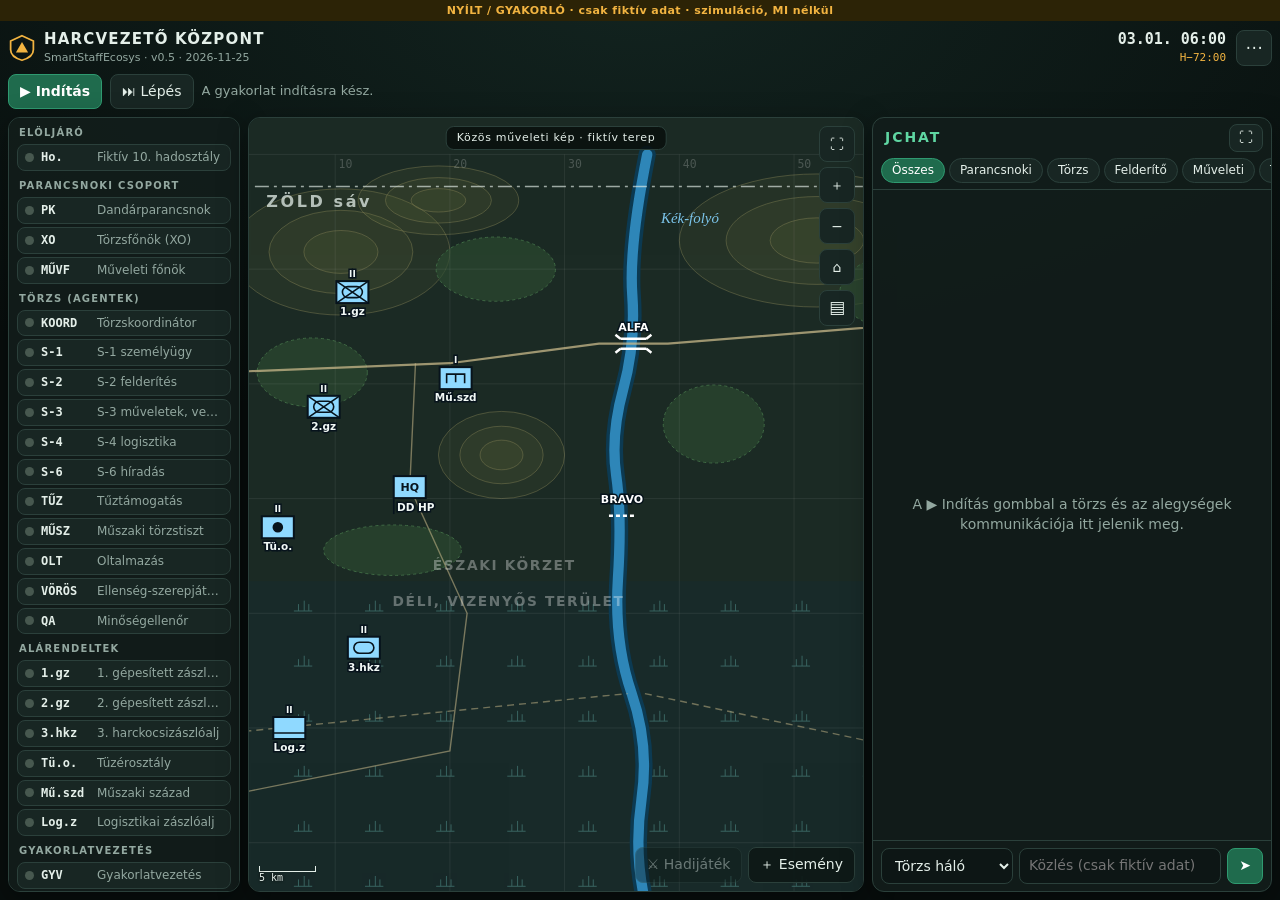
==== commit 1b6e7641: "v0.5: shared multi-user exercise (login, shared JCHAT and decisions) Co-Authored-By: Claude Sonnet 5" ====
--- a/public/index.html
+++ b/public/index.html
@@ -5,7 +5,7 @@
   <meta name="viewport" content="width=device-width, initial-scale=1, viewport-fit=cover">
   <meta name="robots" content="noindex, nofollow">
   <meta name="theme-color" content="#0b1210">
-  <title>SmartStaffEcosys v0.4 – harcvezető központ</title>
+  <title>SmartStaffEcosys v0.5 – harcvezető központ</title>
   <link rel="stylesheet" href="cp.css">
 </head>
 <body>
@@ -14,19 +14,21 @@
     <header class="top">
       <div class="brand">
         <svg viewBox="0 0 32 32" aria-hidden="true"><path d="M16 2 29 8v10c0 6-6 10-13 12C9 28 3 24 3 18V8z" fill="none" stroke="currentColor" stroke-width="2"/><path d="M16 9 23 21H9z" fill="currentColor"/></svg>
-        <div><h1>Harcvezető központ</h1><p>SmartStaffEcosys · v0.4 · 2026-11-25</p></div>
+        <div><h1>Harcvezető központ</h1><p id="subtitle">SmartStaffEcosys · v0.5 · 2026-11-25</p></div>
       </div>
       <div class="clockbox"><strong id="clock">–</strong><span id="hhour"></span></div>
       <details class="menu" id="menu">
         <summary aria-label="Menü">⋯</summary>
         <div class="menu-body">
-          <label>Belépett szerep (demó) <select id="role"></select></label>
+          <button type="button" id="shared-open">Közös gyakorlat (belépés)…</button>
+          <a href="./" id="leave" hidden>Vissza a saját (helyi) demóhoz</a>
+          <label>Belépett szerep <select id="role"></select></label>
           <label>Lejátszás sebessége <select id="speed"><option value="3500">lassú</option><option value="2000" selected>normál</option><option value="700">gyors</option></select></label>
-          <a href="process.html">Folyamatnézet (törzsmunka lépései)</a>
+          <a href="process.html" id="process-link">Folyamatnézet (törzsmunka lépései)</a>
           <a href="live.html">Éles döntési ablak (belépéssel)</a>
           <button type="button" id="export-chat">JCHAT mentése (CSV)</button>
           <button type="button" id="export-log">Döntési napló mentése (JSON)</button>
-          <label class="check"><input type="checkbox" id="conf"> Bizalmas+ (egyirányú leállítás)</label>
+          <label class="check" id="conf-row"><input type="checkbox" id="conf"> Bizalmas+ (egyirányú leállítás)</label>
           <button type="button" id="reset" class="danger">Új gyakorlat</button>
         </div>
       </details>
@@ -125,6 +127,28 @@
       </div>
     </form>
   </dialog>
+  <dialog id="join" aria-labelledby="join-head">
+    <h2 id="join-head" tabindex="-1" autofocus>Közös gyakorlat</h2>
+    <p class="muted">A résztvevők ugyanazt a JCHAT-et, térképet és döntéseket látják. Minden közlés a felhőben tárolódik, név szerint, és nem törölhető: kizárólag fiktív adat írható be.</p>
+    <p id="join-setup" hidden>Nincs adatbázis beállítva.</p>
+    <form id="join-login" hidden>
+      <label>E-mail <input id="join-email" type="email" autocomplete="username" required></label>
+      <label>Jelszó <input id="join-password" type="password" autocomplete="current-password" required></label>
+      <div class="actions"><button class="primary">Belépés</button></div>
+    </form>
+    <div id="join-list" hidden>
+      <p id="join-who" class="muted" role="status"></p>
+      <div id="join-rooms" class="rooms"></div>
+      <form id="join-new" hidden>
+        <label>Új gyakorlat neve <input id="join-name" type="text" maxlength="80" required></label>
+        <select id="join-hq" aria-label="Törzs"></select>
+        <div class="actions"><button class="primary">Létrehozás és belépés</button></div>
+      </form>
+      <div class="actions"><button type="button" id="join-refresh">Frissítés</button><button type="button" id="join-logout">Kijelentkezés</button></div>
+    </div>
+    <p id="join-error" class="error" role="alert"></p>
+    <button type="button" id="join-close">Bezárás</button>
+  </dialog>
   <script type="module" src="cp.js"></script>
 </body>
 </html>
--- a/public/cp.css
+++ b/public/cp.css
@@ -23,6 +23,16 @@
 select, input[type=text], textarea { background: #0d1615; border: 1px solid var(--line); border-radius: 8px; padding: 7px 9px; }
 a { color: var(--green); }
 @keyframes glow { 50% { box-shadow: 0 0 14px rgba(242, 180, 65, .65); } }
+
+body.shared #subtitle { color: var(--green); }
+body.shared #subtitle.off { color: var(--red); }
+.msg .by { color: var(--muted); min-width: 0; white-space: nowrap; overflow: hidden; text-overflow: ellipsis; }
+#join label { display: block; margin: 8px 0; }
+#join input { display: block; width: 100%; margin-top: 3px; font-size: 16px; }
+#join select { max-width: 100%; }
+.rooms { display: flex; flex-direction: column; gap: 6px; max-height: 36dvh; overflow: auto; }
+.rooms .room { text-align: left; }
+.rooms .room small { display: block; color: var(--muted); }
 
 .banner { background: #2c2306; color: var(--amber); text-align: center; font-size: 11px; font-weight: 700; letter-spacing: .04em; padding: 3px 8px; }
 body.locked .banner { background: #3d1413; color: var(--red); }
@@ -209,7 +219,7 @@
 .msg header { display: flex; align-items: baseline; gap: 6px; font-size: 12px; }
 .msg .who { color: var(--c); font-family: var(--mono); }
 .msg .to { color: var(--muted); }
-.msg time { margin-left: auto; color: var(--muted); font-family: var(--mono); font-size: 11px; }
+.msg time { margin-left: auto; color: var(--muted); font-family: var(--mono); font-size: 11px; white-space: nowrap; }
 .msg p { margin: 2px 0; overflow-wrap: anywhere; }
 .msg blockquote { margin: 3px 0; padding: 2px 8px; border-left: 2px solid var(--muted); color: var(--muted); font-size: 12px; overflow-wrap: anywhere; }
 .msg footer { display: flex; gap: 6px; align-items: center; }
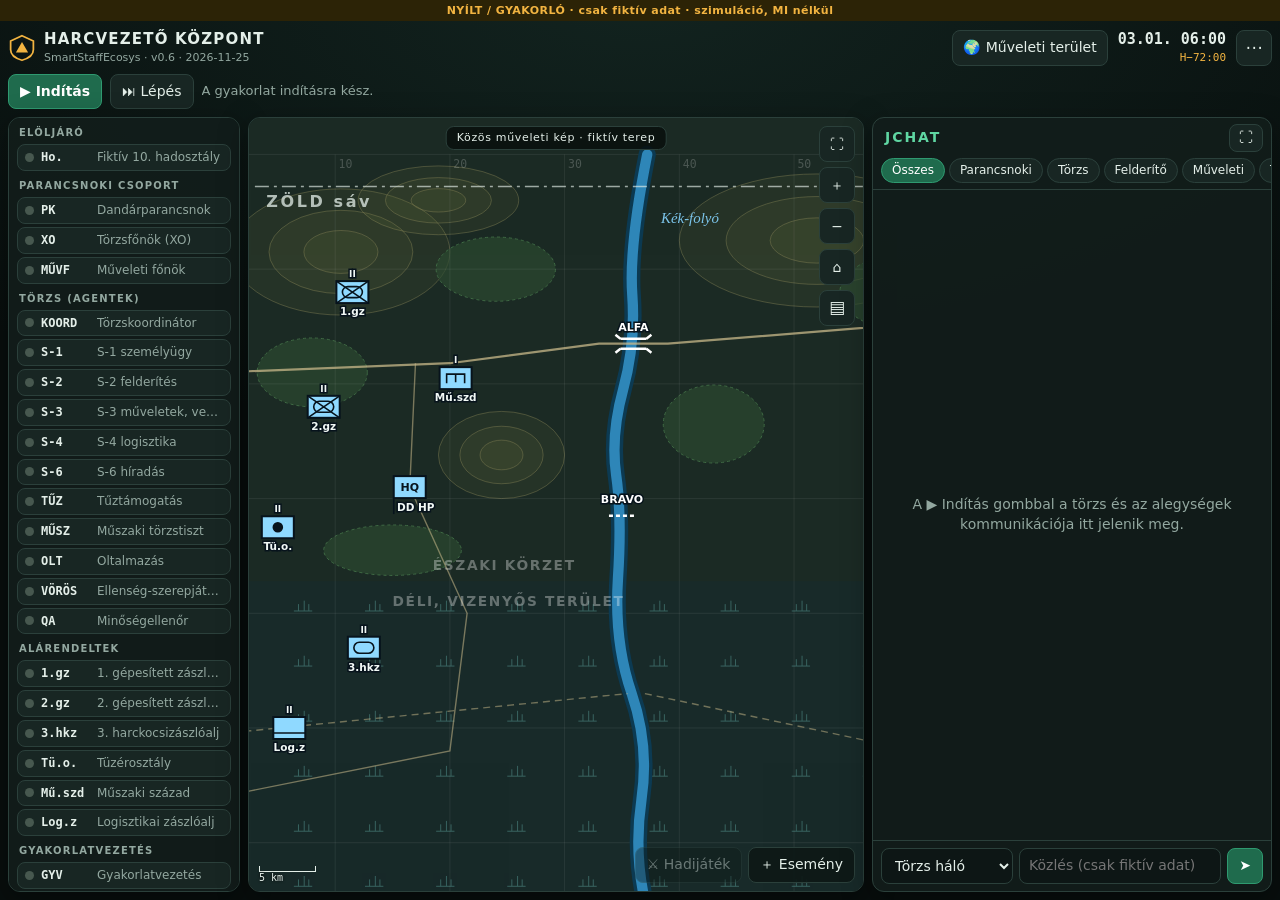
==== commit 0b383259: "v0.6: area of operations on a globe with an MGRS grid - globe page (MapLibre GL JS, offline outlines" ====
--- a/public/index.html
+++ b/public/index.html
@@ -5,7 +5,7 @@
   <meta name="viewport" content="width=device-width, initial-scale=1, viewport-fit=cover">
   <meta name="robots" content="noindex, nofollow">
   <meta name="theme-color" content="#0b1210">
-  <title>SmartStaffEcosys v0.5 – harcvezető központ</title>
+  <title>SmartStaffEcosys v0.6 – harcvezető központ</title>
   <link rel="stylesheet" href="cp.css">
 </head>
 <body>
@@ -14,8 +14,9 @@
     <header class="top">
       <div class="brand">
         <svg viewBox="0 0 32 32" aria-hidden="true"><path d="M16 2 29 8v10c0 6-6 10-13 12C9 28 3 24 3 18V8z" fill="none" stroke="currentColor" stroke-width="2"/><path d="M16 9 23 21H9z" fill="currentColor"/></svg>
-        <div><h1>Harcvezető központ</h1><p id="subtitle">SmartStaffEcosys · v0.5 · 2026-11-25</p></div>
+        <div><h1>Harcvezető központ</h1><p id="subtitle">SmartStaffEcosys · v0.6 · 2026-11-25</p></div>
       </div>
+      <a id="ao-open" class="aobtn" href="globe.html" title="Műveleti terület: földgömb és MGRS-rács" aria-label="Műveleti terület kijelölése földgömbön">🌍<span> Műveleti terület</span></a>
       <div class="clockbox"><strong id="clock">–</strong><span id="hhour"></span></div>
       <details class="menu" id="menu">
         <summary aria-label="Menü">⋯</summary>
@@ -46,7 +47,8 @@
 
     <section id="mappanel" class="mappanel panel" aria-label="Közös műveleti kép">
       <div id="map" class="map"></div>
-      <div class="map-title">Közös műveleti kép · fiktív terep</div>
+      <div id="map-title" class="map-title">Közös műveleti kép · fiktív terep</div>
+      <details id="ao-credit" class="ao-credit" hidden><summary>© EOxCloudless · CC BY 4.0</summary><a href="https://cloudless.eox.at" target="_blank" rel="noopener">EOxCloudless https://cloudless.eox.at</a> by EOX IT Services GmbH (Contains modified Copernicus Sentinel data 2016 &amp; 2017) · <a href="https://creativecommons.org/licenses/by/4.0/" target="_blank" rel="noopener">CC BY 4.0</a></details>
       <div id="coabar" class="coabar" hidden></div>
       <div class="map-tools">
         <button type="button" id="fs-map" aria-label="Térkép teljes képernyőn">⛶</button>
@@ -60,6 +62,7 @@
             <label class="check"><input type="checkbox" data-layer="enemy" checked> Ellenség</label>
             <label class="check"><input type="checkbox" data-layer="plan" checked> Tervjelek</label>
             <label class="check"><input type="checkbox" data-layer="incidents" checked> Események</label>
+            <label class="check" id="ao-row" hidden><input type="checkbox" id="ao-layer" checked> Valós terep (MGRS)</label>
           </div>
         </details>
       </div>
@@ -67,7 +70,7 @@
         <button type="button" id="wg-open" disabled>⚔ Hadijáték</button>
         <button type="button" id="inject">＋ Esemény</button>
       </div>
-      <div class="scalebar"><i id="scale-line"></i><span>5 km</span></div>
+      <div class="scalebar"><i id="scale-line"></i><span id="scale-text">5 km</span></div>
       <aside id="card" class="mapcard" hidden></aside>
       <div id="wargame" class="wargame" hidden>
         <div class="wg-head"><strong id="wg-name"></strong><button type="button" id="wg-close" aria-label="Hadijáték bezárása">✕</button></div>
--- a/public/cp.css
+++ b/public/cp.css
@@ -145,6 +145,23 @@
 .road.weak { stroke-dasharray: 7 5; stroke-width: 1.4px; opacity: .5; }
 .area-name { fill: #ffffff55; font: 600 12px system-ui, sans-serif; letter-spacing: .12em; text-transform: uppercase; }
 
+/* real area of operations */
+.real .ground { fill: #12262a; }
+.tile { pointer-events: none; }
+.mgrs-line { fill: none; stroke: #f2d27a; stroke-width: 1px; opacity: .55; vector-effect: non-scaling-stroke; }
+.mgrs-line.square { stroke: #ffe9ad; stroke-width: 1.8px; opacity: .9; }
+.mgrs-line.zone { stroke: #fff; stroke-width: 1.6px; opacity: .8; }
+.mgrs-number, .mgrs-square, .ao-point text { fill: #ffe3a6; font: 700 11px var(--mono); text-anchor: middle; paint-order: stroke; stroke: #000; stroke-width: 3px; }
+.mgrs-square { fill: #fff; font-size: 14px; letter-spacing: .1em; opacity: .8; }
+.ao-outline { fill: #f2b4410f; stroke: var(--amber); stroke-width: 2.5px; vector-effect: non-scaling-stroke; }
+.ao-point circle { fill: var(--amber); stroke: #07131c; stroke-width: 1.5px; }
+.ao-point text { fill: var(--amber); text-anchor: start; }
+.ao-credit { position: absolute; left: 6px; bottom: 32px; z-index: 6; max-width: 52%; padding: 2px 6px; border-radius: 4px; background: rgba(8, 14, 13, .82); font-size: 9px; line-height: 1.35; color: var(--muted); }
+.ao-credit summary { cursor: pointer; color: var(--ink); }
+.aobtn { flex: none; display: flex; align-items: center; justify-content: center; height: 36px; min-width: 36px; padding: 0 10px; border: 1px solid var(--line); border-radius: 8px; background: var(--panel2); color: var(--ink); text-decoration: none; white-space: nowrap; }
+.aobtn:hover { border-color: var(--green); }
+.aobtn span { margin-left: 6px; }
+
 /* plan graphics (sizes in screen pixels via --u = map units per pixel) */
 .boundary { stroke: #e4efe9; stroke-width: 1.6px; stroke-dasharray: 14 5 3 5; vector-effect: non-scaling-stroke; fill: none; opacity: .65; }
 .boundary.inner { opacity: .45; }
@@ -276,6 +293,13 @@
   #step::before { content: "⏭"; font-size: 13px; }
   .status { font-size: 12px; line-height: 1.25; }
   .map-title { display: none; }
+  .real .map-title { display: block; left: 6px; top: 6px; transform: none; max-width: calc(100% - 52px); overflow: hidden; text-overflow: ellipsis; font-size: 10px; padding: 2px 6px; }
+  .real .coabar { top: 30px; }
+  .ao-credit { max-width: 70%; }
+  .brand svg { display: none; }
+  .brand h1 { letter-spacing: 0; }
+  .aobtn { padding: 0; }
+  .aobtn span { display: none; }
   .map-tools { gap: 4px; }
   .map-tools button, .layers summary { width: 32px; height: 32px; }
   .map-actions button { padding: 4px 9px; font-size: 12px; }
